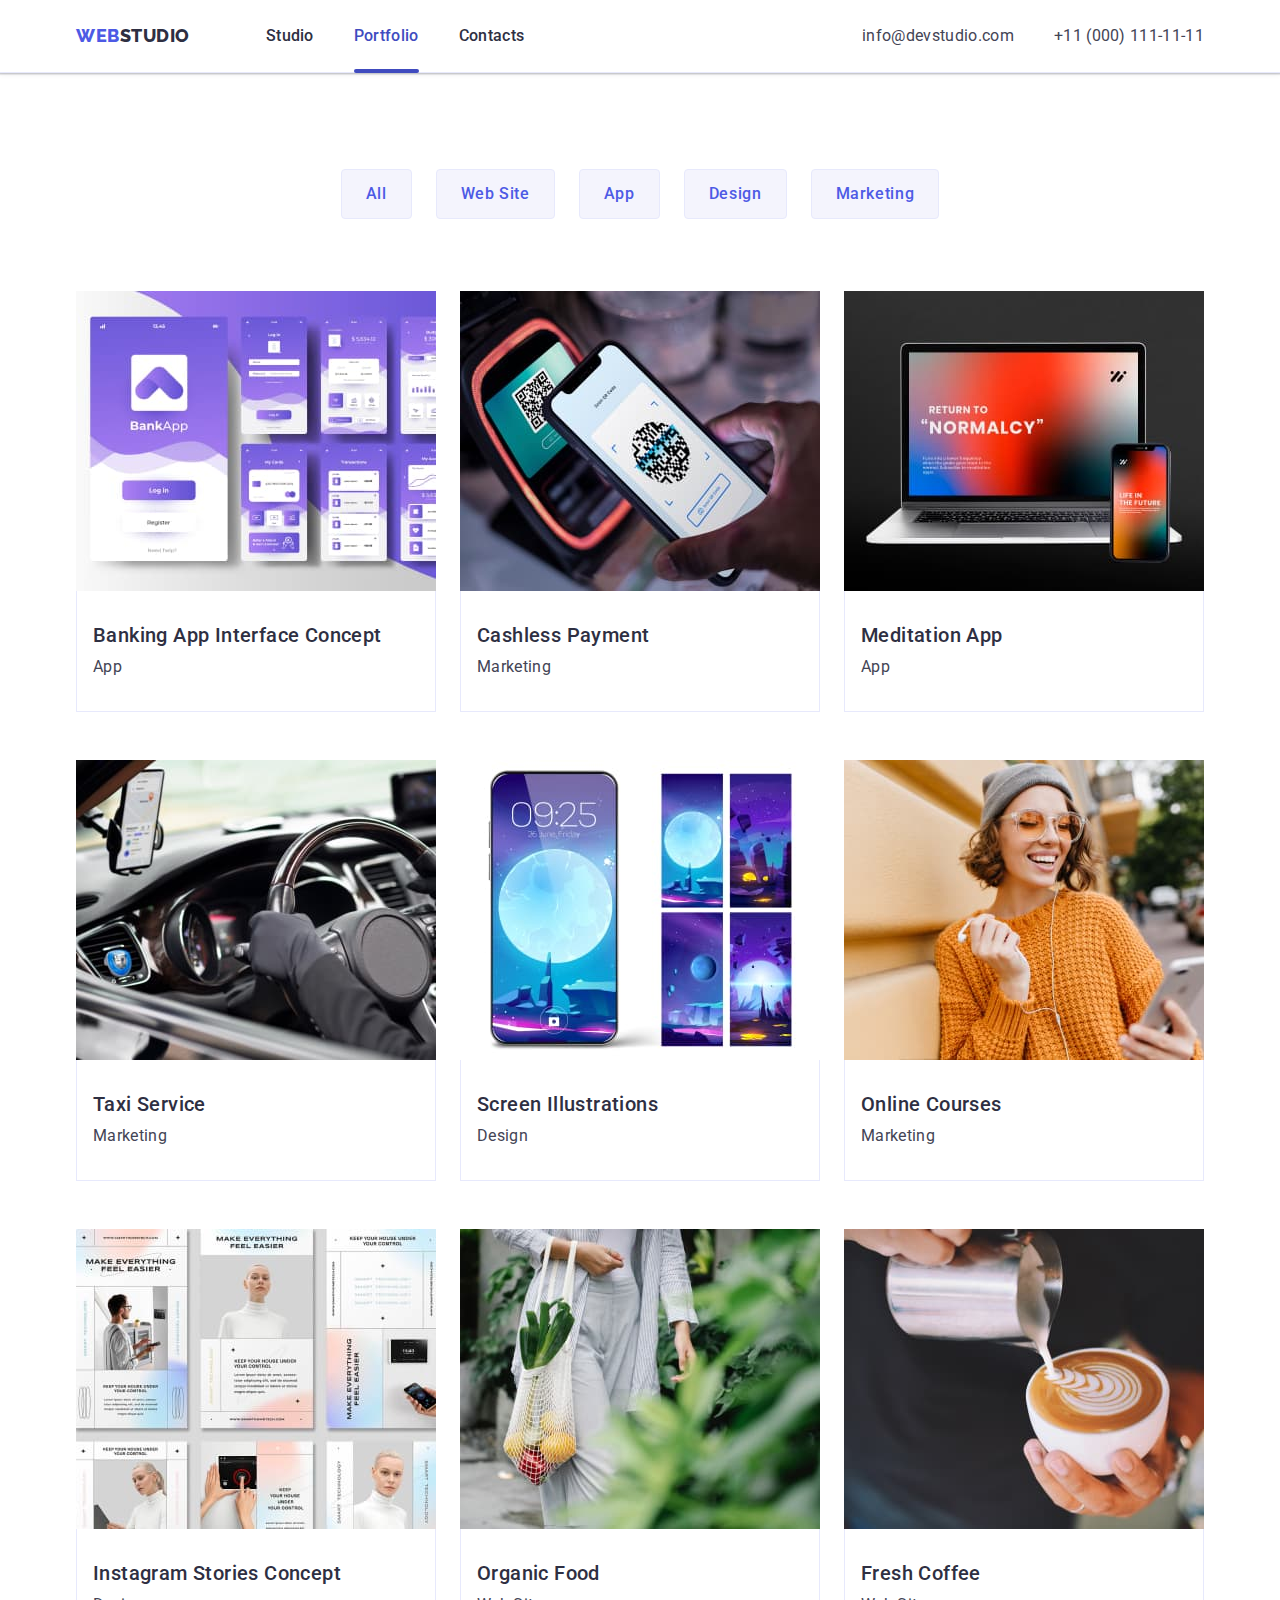
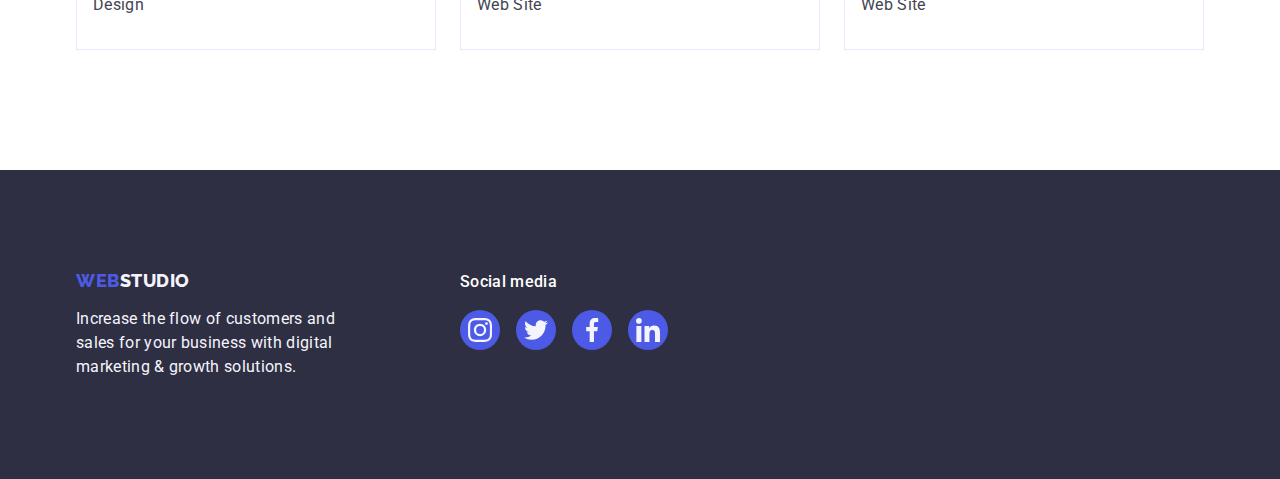
==== portfolio.html @ 21d3b71f "Initial commit" ====
<!DOCTYPE html>
<html lang="en">
  <head>
    <meta charset="UTF-8" />
    <meta name="viewport" content="width=device-width, initial-scale=1.0" />
    <title>Portfolio</title>
    <!-- Fonts -->
    <link rel="preconnect" href="https://fonts.googleapis.com" />
    <link rel="preconnect" href="https://fonts.gstatic.com" crossorigin />
    <link
      href="https://fonts.googleapis.com/css2?family=Raleway:wght@700;800&family=Roboto:wght@400;500;700&display=swap"
      rel="stylesheet"
    />
    <!-- Normalize -->
    <link
      rel="stylesheet"
      href="https://cdn.jsdelivr.net/npm/modern-normalize@2.0.0/modern-normalize.min.css"
    />
    <!-- custom styles -->
    <link rel="stylesheet" href="./css/styles.css" />
  </head>

  <body class="page">
    <!-- header block -->
    <header class="header">
      <div class="header-container container">
        <nav class="header-nav">
          <a class="header-logo link" href="./index.html"
            >Web<span class="header-logo-text">Studio</span></a
          >
          <ul class="header-list list">
            <li class="header-item">
              <a class="header-link-active link" href="./index.html">Studio</a>
            </li>
            <li class="header-item">
              <a class="header-link-active line link" href="./portfolio.html"
                >Portfolio</a
              >
            </li>
            <li class="header-item">
              <a class="header-link-active link" href="">Contacts</a>
            </li>
          </ul>
        </nav>
        <address class="address">
          <ul class="address-list list">
            <li class="address-item">
              <a class="address-contact link" href="mailto:info@devstudio.com"
                >info@devstudio.com</a
              >
            </li>
            <li class="address-item">
              <a class="address-contact link" href="tel:+110001111111"
                >+11 (000) 111-11-11</a
              >
            </li>
          </ul>
        </address>
      </div>
    </header>

    <!-- main block -->
    <main class="main">
      <!-- Секція -->
      <section class="filter">
        <div class="container">
          <h1 class="visually-hidden">picture filter</h1>
          <ul class="list-filter list">
            <li class="item-filter">
              <button class="button-filter" type="button">All</button>
            </li>
            <li class="item-filter">
              <button class="button-filter" type="button">Web Site</button>
            </li>
            <li class="item-filter">
              <button class="button-filter" type="button">App</button>
            </li>
            <li class="item-filter">
              <button class="button-filter" type="button">Design</button>
            </li>
            <li class="item-filter">
              <button class="button-filter" type="button">Marketing</button>
            </li>
          </ul>
          <ul class="img list">
            <li class="item-img">
              <a class="link-img link" href="">
                <div class="picture-wrapper">
                  <img
                    class="picture-img"
                    src="./images/portfolio/banking.jpg"
                    alt="Banking Application"
                    width="360"
                    height="300"
                  />
                  <p class="overlay">
                    14 Stylish and User-Friendly App Design Concepts · Task
                    Manager App · Calorie Tracker App · Exotic Fruit Ecommerce
                    App · Cloud Storage App
                  </p>
                </div>
                <div class="desc">
                  <h2 class="title-img">Banking App Interface Concept</h2>
                  <p class="text-img">App</p>
                </div>
              </a>
            </li>

            <li class="item-img">
              <a class="link-img link" href="">
                <div class="picture-wrapper">
                  <img
                    class="picture-img"
                    src="./images/portfolio/cashlesspayment.jpg"
                    alt="Cashless Payment"
                    width="360"
                    height="300"
                  />
                  <p class="overlay">
                    14 Stylish and User-Friendly App Design Concepts · Task
                    Manager App · Calorie Tracker App · Exotic Fruit Ecommerce
                    App · Cloud Storage App
                  </p>
                </div>
                <div class="desc">
                  <h2 class="title-img">Cashless Payment</h2>
                  <p class="text-img">Marketing</p>
                </div>
              </a>
            </li>
            <li class="item-img">
              <a class="link-img link" href="">
                <div class="picture-wrapper">
                  <img
                    class="picture-img"
                    src="./images/portfolio/mtditation.jpg"
                    alt="Application for meditation"
                    width="360"
                    height="300"
                  />
                  <p class="overlay">
                    14 Stylish and User-Friendly App Design Concepts · Task
                    Manager App · Calorie Tracker App · Exotic Fruit Ecommerce
                    App · Cloud Storage App
                  </p>
                </div>
                <div class="desc">
                  <h2 class="title-img">Meditation App</h2>
                  <p class="text-img">App</p>
                </div>
              </a>
            </li>
            <li class="item-img">
              <a class="link-img link" href="">
                <div class="picture-wrapper">
                  <img
                    class="picture-img"
                    src="./images/portfolio/taxi.jpg"
                    alt="taxi"
                    width="360"
                    height="300"
                  />
                  <p class="overlay">
                    14 Stylish and User-Friendly App Design Concepts · Task
                    Manager App · Calorie Tracker App · Exotic Fruit Ecommerce
                    App · Cloud Storage App
                  </p>
                </div>
                <div class="desc">
                  <h2 class="title-img">Taxi Service</h2>
                  <p class="text-img">Marketing</p>
                </div>
              </a>
            </li>
            <li class="item-img">
              <a class="link-img link" href="">
                <div class="picture-wrapper">
                  <img
                    class="picture-img"
                    src="./images/portfolio/screen.jpg"
                    alt="smartphone"
                    width="360"
                    height="300"
                  />
                  <p class="overlay">
                    14 Stylish and User-Friendly App Design Concepts · Task
                    Manager App · Calorie Tracker App · Exotic Fruit Ecommerce
                    App · Cloud Storage App
                  </p>
                </div>
                <div class="desc">
                  <h2 class="title-img">Screen Illustrations</h2>
                  <p class="text-img">Design</p>
                </div>
              </a>
            </li>
            <li class="item-img">
              <a class="link-img link" href="">
                <div class="picture-wrapper">
                  <img
                    class="picture-img"
                    src="./images/portfolio/online.jpg"
                    alt="girl with headphones"
                    width="360"
                    height="300"
                  />
                  <p class="overlay">
                    14 Stylish and User-Friendly App Design Concepts · Task
                    Manager App · Calorie Tracker App · Exotic Fruit Ecommerce
                    App · Cloud Storage App
                  </p>
                </div>
                <div class="desc">
                  <h2 class="title-img">Online Courses</h2>
                  <p class="text-img">Marketing</p>
                </div>
              </a>
            </li>
            <li class="item-img">
              <a class="link-img link" href="">
                <div class="picture-wrapper">
                  <img
                    class="picture-img"
                    src="./images/portfolio/instagram.jpg"
                    alt="image of a home control application"
                    width="360"
                    height="300"
                  />
                  <p class="overlay">
                    14 Stylish and User-Friendly App Design Concepts · Task
                    Manager App · Calorie Tracker App · Exotic Fruit Ecommerce
                    App · Cloud Storage App
                  </p>
                </div>
                <div class="desc">
                  <h2 class="title-img">Instagram Stories Concept</h2>
                  <p class="text-img">Design</p>
                </div>
              </a>
            </li>
            <li class="item-img">
              <a class="link-img link" href="">
                <div class="picture-wrapper">
                  <img
                    class="picture-img"
                    src="./images/portfolio/organic.jpg"
                    alt="woman with fruit"
                    width="360"
                    height="300"
                  />
                  <p class="overlay">
                    14 Stylish and User-Friendly App Design Concepts · Task
                    Manager App · Calorie Tracker App · Exotic Fruit Ecommerce
                    App · Cloud Storage App
                  </p>
                </div>
                <div class="desc">
                  <h2 class="title-img">Organic Food</h2>
                  <p class="text-img">Web Site</p>
                </div>
              </a>
            </li>
            <li class="item-img">
              <a class="link-img link" href="">
                <div class="picture-wrapper">
                  <img
                    class="picture-img"
                    src="./images/portfolio/cofee.jpg"
                    alt="Cup of coffee"
                    width="360"
                    height="300"
                  />
                  <p class="overlay">
                    14 Stylish and User-Friendly App Design Concepts · Task
                    Manager App · Calorie Tracker App · Exotic Fruit Ecommerce
                    App · Cloud Storage App
                  </p>
                </div>
                <div class="desc">
                  <h2 class="title-img">Fresh Coffee</h2>
                  <p class="text-img">Web Site</p>
                </div>
              </a>
            </li>
          </ul>
        </div>
      </section>
    </main>

    <!-- footer block -->
    <footer class="footer">
      <div class="container logo-media">
        <div class="footer-logo-text">
          <a class="logo-footer link" href="./index.html"
            >Web<span class="logo-footer-text">Studio</span>
          </a>
          <p class="clogan-footer">
            Increase the flow of customers and sales for your business with
            digital marketing & growth solutions.
          </p>
        </div>
        <div class="footer-media">
          <p class="media">Social media</p>
          <ul class="list-media list">
            <li class="item-media">
              <a href="" class="footer-link-icon" aria-label="logo instagram">
                <svg class="item-media-icon" width="24" height="24">
                  <use href="./images/icons.svg#instagram"></use>
                </svg>
              </a>
            </li>
            <li class="item-media">
              <a href="" class="footer-link-icon" aria-label="logo twitter">
                <svg class="item-media-icon" width="24" height="24">
                  <use href="./images/icons.svg#twitter"></use>
                </svg>
              </a>
            </li>
            <li class="item-media">
              <a href="" class="footer-link-icon" aria-label="logo facebook">
                <svg class="item-media-icon" width="24" height="24">
                  <use href="./images/icons.svg#facebook"></use>
                </svg>
              </a>
            </li>
            <li class="item-media">
              <a href="" class="footer-link-icon" aria-label="logo linkedin">
                <svg class="item-media-icon" width="24" height="24">
                  <use href="./images/icons.svg#linkedin"></use>
                </svg>
              </a>
            </li>
          </ul>
        </div>
      </div>
    </footer>
  </body>
</html>
---- css/styles.css ----
/* змінні */
:root {
    --primary-white-color:  #FFFFFF;
    --secondary-white-color: #F4F4FD;
    --primary-text-color: #434455;
    --secondary-bgc: #F4F4FD;
    --primary-accent-color: #4D5AE5;
    --hover-color: #404BBF;
    --secondary-black-color: #2E2F42;
    --svg-gray-color: #8E8F99;
    
    --primary-font: "Roboto", sans-serif;
    --secondary-font: 'Raleway', sans-serif;
}

/* common styles */
body {
    background-color: var(--primary-white-color);
    color: var(--primary-text-color);
    font-family: var(--primary-font);
}
/* Reset */
h1, h2, h3, h4, h5, h6, p {
    margin: 0;
}
ol, ul {
    margin: 0;
    padding: 0;
}
img {
    display: block;
    max-width: 100%;
    height: auto;
}

.visually-hidden {
    position: absolute;
    width: 1px;
    height: 1px;
    margin: -1px;
    border: 0;
    padding: 0;
    
    white-space: nowrap;
    clip-path: inset(100%);
    clip: rect(0 0 0 0);
    overflow: hidden;
  }

.link,
.header-link,
.header-link-active
   { text-decoration: none;
}

.list {
    list-style-type: none;
}

/* Header class */
.header {
    border-bottom: 1px solid #E7E9FC;
    box-shadow: 0px 1px 6px 0px rgba(46, 47, 66, 0.08), 0px 1px 1px 0px rgba(46, 47, 66, 0.16), 0px 2px 1px 0px rgba(46, 47, 66, 0.08);
}
.header-container {
    display: flex;
    align-items: center;
    justify-content: space-between;
    

}
.header-nav {
    display: flex;
    align-items: center;    
}
.header-logo {
    color: var(--primary-accent-color);
    font-family: var(--secondary-font);
font-weight: 800;
font-size: 18px;
line-height: 1.17;
letter-spacing: 0.03em;
text-transform: uppercase;
margin-right: 76px;
}
.header-logo-text {
    color: var(--secondary-black-color)
}
.header-list {
   font-weight: 500;
   font-size: 16px;
line-height: 1.5;
letter-spacing: 0.02em;

display: flex;
align-items: center;
gap: 40px;
}
.header-item {
   
}
.header-link {
    color: var(--secondary-black-color);
    
}
.header-link:hover, :focus, :active {
    color: var(--hover-color);
}
.header-link-active {
    color: var(--secondary-black-color);
    display: block;
    padding: 24px 0;
    position: relative;

    transition: color 250ms cubic-bezier(0.4, 0, 0.2, 1);
}
.header-link-active:hover, .header-link-active:focus {
    color: var(--hover-color);
}

.header-link-active.line::after {
    content: '';
position: absolute;
bottom: 0;
left: 0;
bottom: -1px;

    display: block;
    width: 100%;
    height: 4px;
    background-color: var(--hover-color);
    border-radius: 2px;
   }
.header-link-active.line {
    color: var(--hover-color);
}
.address {   
font-style: normal;
font-size: 16px;
line-height: 1.5;
letter-spacing: 0.02em;
}
.address-list {
    display: flex;
align-items: center;
gap: 40px;
}
.address-item {
}
.address-contact {
    color: var(--primary-text-color);

    transition: color 250ms cubic-bezier(0.4, 0, 0.2, 1);
}
.address-contact:hover, .address-contact:focus {
    color: var(--hover-color);
}

.container {
    width: 1158px;
    margin-left: auto;
    margin-right: auto;
    padding-right: 15px;
    padding-left: 15px;

    /* outline: 2px solid red;
    outline-offset: -2px; */
}
section {
/* padding-top: 60px;
padding-bottom: 60px; */
}

/* Hero section class index */
.hero {
    background-color: var(--secondary-black-color);
    color: var(--primary-white-color);
    padding-top: 188px;
    padding-right: 0;
    padding-bottom: 188px;
    padding-left: 0;

    background-image: linear-gradient(rgba(46, 47, 66, 0.70), rgba(46, 47, 66, 0.70)),
       url(../images/hero-section/people-office.jpg);

    background-repeat: no-repeat;
    background-position: center;
    background-size: cover;
    max-width: 1440px;
    margin: 0 auto;
    
    }
.hero-title {   
font-weight: 700;
font-size: 56px;
line-height: 1.07;
text-align: center;
letter-spacing: 0.02em;

max-width: 496px;
margin: 0 auto;
}
.hero-button {
    background-color: var(--primary-accent-color);
    color: var(--primary-white-color);
    cursor: pointer;
    font-weight: 500;
font-size: 16px;
line-height: 1.5;
letter-spacing: 0.04em;

display: block;
height: 56px;
min-width: 169px;
padding: 16px 32px 16px 32px;
margin: 48px auto 0 auto;
border: none;
border-radius: 4px;

transition: background-color 250ms cubic-bezier(0.4, 0, 0.2, 1);
}
.hero-button:hover, .hero-button:focus {
    background-color: var(--hover-color);
    color: var(--primary-white-color);
}

/* features section class index */
.features {
    /* margin-right: 156px;
    margin-left: 156px; */
    padding-top: 120px;
    padding-right: 0;
    padding-left: 0;
    padding-bottom: 120px;
    /* background-color: lightgreen; */
   }
.features-list {
    display: flex;
    align-items: center;
    gap: 24px;
}
.features-item {
    width: calc((100% - 72px) / 4);
}
.features-item-icon {
   
  
}
.features-icon-style {
    background-color: var(--secondary-white-color);
    border-radius: 4px;
    width: 264px;
height: 112px;
flex-shrink: 0;
margin-bottom: 8px;

display: flex;
justify-content: center;
align-items: center;

}
.features-title {
    color:  var(--secondary-black-color);
    font-weight: 500;
    font-size: 20px;
    line-height: 1.2;
    letter-spacing: 0.02em;
    margin-bottom: 8px;
    }
.features-text {
     font-size: 16px;
line-height: 1.5;
letter-spacing: 0.02em;
}

/* what we are doing section class index */
.doing {
       padding-bottom: 120px;
    /* background-color: lightpink; */
}
.title-doing {
    color:  var(--secondary-black-color);
    font-weight: 700;
font-size: 36px;
line-height: 1.11;
text-align: center;
letter-spacing: 0.02em;
text-transform: capitalize;
margin-bottom: 72px;
   }
.list-doing {
    display: flex;
    align-items: center;
    gap: 24px;
    
}
.item-doing {
    width: calc((100% - 48px) / 3);
}

.img-doing {
    
}

/* team section class index */
.team {
    background-color: var(--secondary-bgc);
    /* padding-top: 120px; */
    padding: 120px 0;
    }
.title-team {
    color: var(--secondary-black-color);
    font-weight: 700;
    font-size: 36px;
    line-height: 1.11;
    text-align: center;
    letter-spacing: 0.02em;
    text-transform: capitalize;
    margin-bottom: 72px;
}
.list-team {
display: flex;
align-items: center;
gap: 24px;
   }
.item-team {
    background-color: var(--primary-white-color);
    width: calc((100% - 72px)/4);
    border-radius: 0px 0px 4px 4px;
    box-shadow: 0px 2px 1px 0px rgba(46, 47, 66, 0.08), 0px 1px 1px 0px rgba(46, 47, 66, 0.16), 0px 1px 6px 0px rgba(46, 47, 66, 0.08);
}

.img-team {
  
}
.icon-team {
    /* display: flex;
    align-items: center;
    justify-content: center; */
   /* background-color: var(--primary-accent-color); */
   /* border-radius: 50%; */
   width: 40px;
   height: 40px;

   
}
.link-item-team {
    width: 100%;
    height: 100%;
    background-color: var(--primary-accent-color);
    border-radius: 50%;

    display: flex;
    align-items: center;
    justify-content: center;

    transition: background-color 250ms cubic-bezier(0.4, 0, 0.2, 1);
}
.link-item-team:hover, .link-item-team:focus {
    background-color: var(--hover-color);
}

.list-link-team {
    list-style-type: none;
    display: flex;
    align-items: center;
    justify-content: center;
    gap: 24px;
    /* margin-bottom: 32px; */
    margin-top: 8px;
}
.position-team-icon {
   fill: #f4f4fd;
}
.subtitle {
    padding-top: 32px;
    padding-right: 0;
    padding-bottom: 32px;
    padding-left: 0;
}
.name-team {
    color:  var(--secondary-black-color);
    font-weight: 500;
    font-size: 20px;
    line-height: 1.2;
    text-align: center;
    letter-spacing: 0.02em;
    margin-bottom: 8px;
}
.position-team {
     font-size: 16px;
line-height: 1.5;
text-align: center;
letter-spacing: 0.02em;
}

/* Секція кнопок class portfolio */
.filter {
    padding-top: 96px;
    padding-bottom: 120px;
}
.list-filter {
    display: flex;
    gap: 24px;
    justify-content: center;
    margin-bottom: 72px;
     }
.item-filter {
   
}
.button-filter {
    color: var(--primary-accent-color);
    background-color: var(--secondary-white-color);
    cursor: pointer;
    font-weight: 500;
   line-height: 1.5;
    text-align: center;
    letter-spacing: 0.04em;

    border-radius: 4px;
    border: 1px solid #E7E9FC;
    padding: 12px 24px;

    transition: color 250ms cubic-bezier(0.4, 0, 0.2, 1), background-color 250ms cubic-bezier(0.4, 0, 0.2, 1), border-color 250ms cubic-bezier(0.4, 0, 0.2, 1), box-shadow 250ms cubic-bezier(0.4, 0, 0.2, 1); 
}
.button-filter:hover, .button-filter:focus, .button-filter:active  {
    color: var(--primary-white-color);
    background-color: var(--hover-color);
    box-shadow: 0px 2px 2px 0px rgba(0, 0, 0, 0.12), 0px 2px 1px 0px rgba(0, 0, 0, 0.08), 0px 3px 1px 0px rgba(0, 0, 0, 0.10);
    border: 1px solid transparent;
}

/* секція картинок class portfolio */
.img {
    display: flex;
    flex-wrap: wrap;
    row-gap: 48px;
    column-gap: 24px;
}
.item-img {
    position: relative;

    overflow: hidden;
}
.link-img {
    display: block;
    position: relative;

    overflow: hidden;
    transition: box-shadow 250ms cubic-bezier(0.4, 0, 0.2, 1);
}
.link-img:hover, .link-img:focus {
    box-shadow: 0px 1px 6px rgba(46, 47, 66, 0.08), 0px 1px 1px rgba(46, 47, 66, 0.16), 0px 2px 1px rgba(46, 47, 66, 0.08);
}

.link-img:hover .overlay,
.link-img:focus .overlay
{
    transform: translateY(0%);
}

.picture-img {
   
 
}
.title-img {
    color:  var(--secondary-black-color);
    font-weight: 500;
font-size: 20px;
line-height: 1.2;
letter-spacing: 0.02em;
margin-bottom: 8px;
   
}
.text-img {
    color: var(--primary-text-color);
    font-size: 16px;
line-height: 1.5;
letter-spacing: 0.02em;
}
/* overlay text */
.picture-wrapper {
    position: relative;
    overflow: hidden;
}
.overlay {
position: absolute;
top: 0;
left: 0;

width: 100%;
height: 100%;


background-color: var(--primary-accent-color);
color: var(--secondary-white-color);

padding: 40px 32px;
    line-height: 1.5;
    letter-spacing: 0.32px;

    overflow: auto;

transform: translateY(100%);
 transition: transform 250ms cubic-bezier(0.4, 0, 0.2, 1);

   }
.item-img:hover .overlay {
    transform: translateY(0);
}

.desc {
    padding: 32px 16px;
    border: 1px solid #e7e9fc;
    border-top: none;
}
/* Customers class */
.customers {
padding: 120px 0;
}
.customers-title {
    color: var(--secondary-black-color);
    font-weight: 700;
    font-size: 36px;
    line-height: 1.11;
    text-align: center;
    letter-spacing: 0.72px;
    text-transform: capitalize;
    margin-bottom: 72px;
}
.list-customers {
    display: flex;
    gap: 24px;
    justify-content: center;
    
}
.item-customers {

}
.item-customers-icon {
fill: currentColor;
}
.customers-link {
    display: flex;
    width: 168px;
    height: 88px;
    justify-content: center;
    align-items: center;

    border: 1px solid var(--svg-gray-color);
    border-radius: 4px;

    color: var(--svg-gray-color);

    transition: border-color 250ms cubic-bezier(0.4, 0, 0.2, 1),
    color 250ms cubic-bezier(0.4, 0, 0.2, 1)
}

.customers-link:hover, .customers-link:focus {
    border-color: #404bbf;
    border-radius: 4px;
    color: #404bbf;
    border: 1px solid #404bbf;
}

.customers-link:hover .item-customers-icon {
fill: var(--hover-color);
}
.customers-link:focus .item-customers-icon {
    fill: var(--hover-color);
    }

/* footer class */
.footer {
    background-color: var(--secondary-black-color);
    padding-top: 100px;
    padding-bottom: 100px;
    }
.logo-footer {
        color: var(--primary-accent-color);
    font-family: var(--secondary-font);
font-weight: 800;
font-size: 18px;
line-height: 1.17;
letter-spacing: 0.03em;
text-transform: uppercase;

display: inline-block;
margin-bottom: 16px;
}

.logo-footer-text {
    color: var(--secondary-white-color);
}

.clogan-footer {
    color: var(--secondary-white-color);
    font-size: 16px;
line-height: 1.5;
letter-spacing: 0.02em;
max-width: 264px;
}
.footer-logo-text {
    margin-right: 120px;
}
.media {
color: var(--primary-white-color);
font-size: 16px;
font-weight: 500;
line-height: 1.5;
letter-spacing: 0.32px;
margin-bottom: 16px;
}
.list-media {
    display: flex;
   gap: 16px;

}
.item-media {    
    width: 40px;
    height: 40px;
    
}
.footer-link-icon {
    width: 100%;
    height: 100%;
    background-color: var(--primary-accent-color);
    border-radius: 50%;
    display: flex;
    align-items: center;
    justify-content: center;
    
    transition: background-color 250ms cubic-bezier(0.4, 0, 0.2, 1);
}
.footer-link-icon:hover, .footer-link-icon:focus {
    background-color: #31D0AA;
}

.item-media-icon {
fill: #f4f4fd;
}
.logo-media {
    display: flex;
    align-items: baseline;
}

.footer-media {
   
}

/* modal window */
.backdrop {
    position: fixed;
    top: 0;
    left: 0;

    width: 100%;
    height: 100%;
    background-color:rgba(46, 47, 66, 0.4);
    z-index: 100;

    transition: opacity 250ms cubic-bezier(0.4, 0, 0.2, 1), visibility 250ms cubic-bezier(0.4, 0, 0.2, 1);
}
.backdrop.is-hidden {
opacity: 0;
pointer-events: none;
visibility: hidden;
pointer-events: none;
}
.modal {
    position: absolute;
    top: 50%;
    left: 50%;
transform: translateX(-50%) translateY(-50%);

    width: 408px;
    min-height: 584px;
    background-color: #FCFCFC;
    border-radius: 4px;
    box-shadow: 0px 2px 1px 0px rgba(0, 0, 0, 0.20), 0px 1px 3px 0px rgba(0, 0, 0, 0.12), 0px 1px 1px 0px rgba(0, 0, 0, 0.14);
    transition: transform 250ms cubic-bezier(0.4, 0, 0.2, 1);
    }
    
.modal-icon {
    /* fill: #2E2F42; */
 transition: fill 250ms cubic-bezier(0.4, 0, 0.2, 1);
     }

.modal-icon:hover, .modal-icon:focus {
        fill: #ffffff;
     }

.modal-btn {
    position: absolute;
    top: 24px;
    right: 24px;
    background-color: transparent;
    width: 24px;
    height: 24px;
    border: none;
    padding: 0;
    background-color: #E7E9FC;
    border: 1px solid rgba(0, 0, 0, 0.1);
    border-radius: 50%;
    cursor: pointer;

    transition: background-color 250ms cubic-bezier(0.4, 0, 0.2, 1), border 250ms cubic-bezier(0.4, 0, 0.2, 1); 

    display: flex;
    align-items: center;
    justify-content: center;
}
.modal-btn:hover, .modal-btn:focus {
    background-color: #404bbf;
    border: none;
  fill: #ffffff;
    }

/* .modal-btn:hover {
        fill: #ffffff;
}
.modal-icon  */
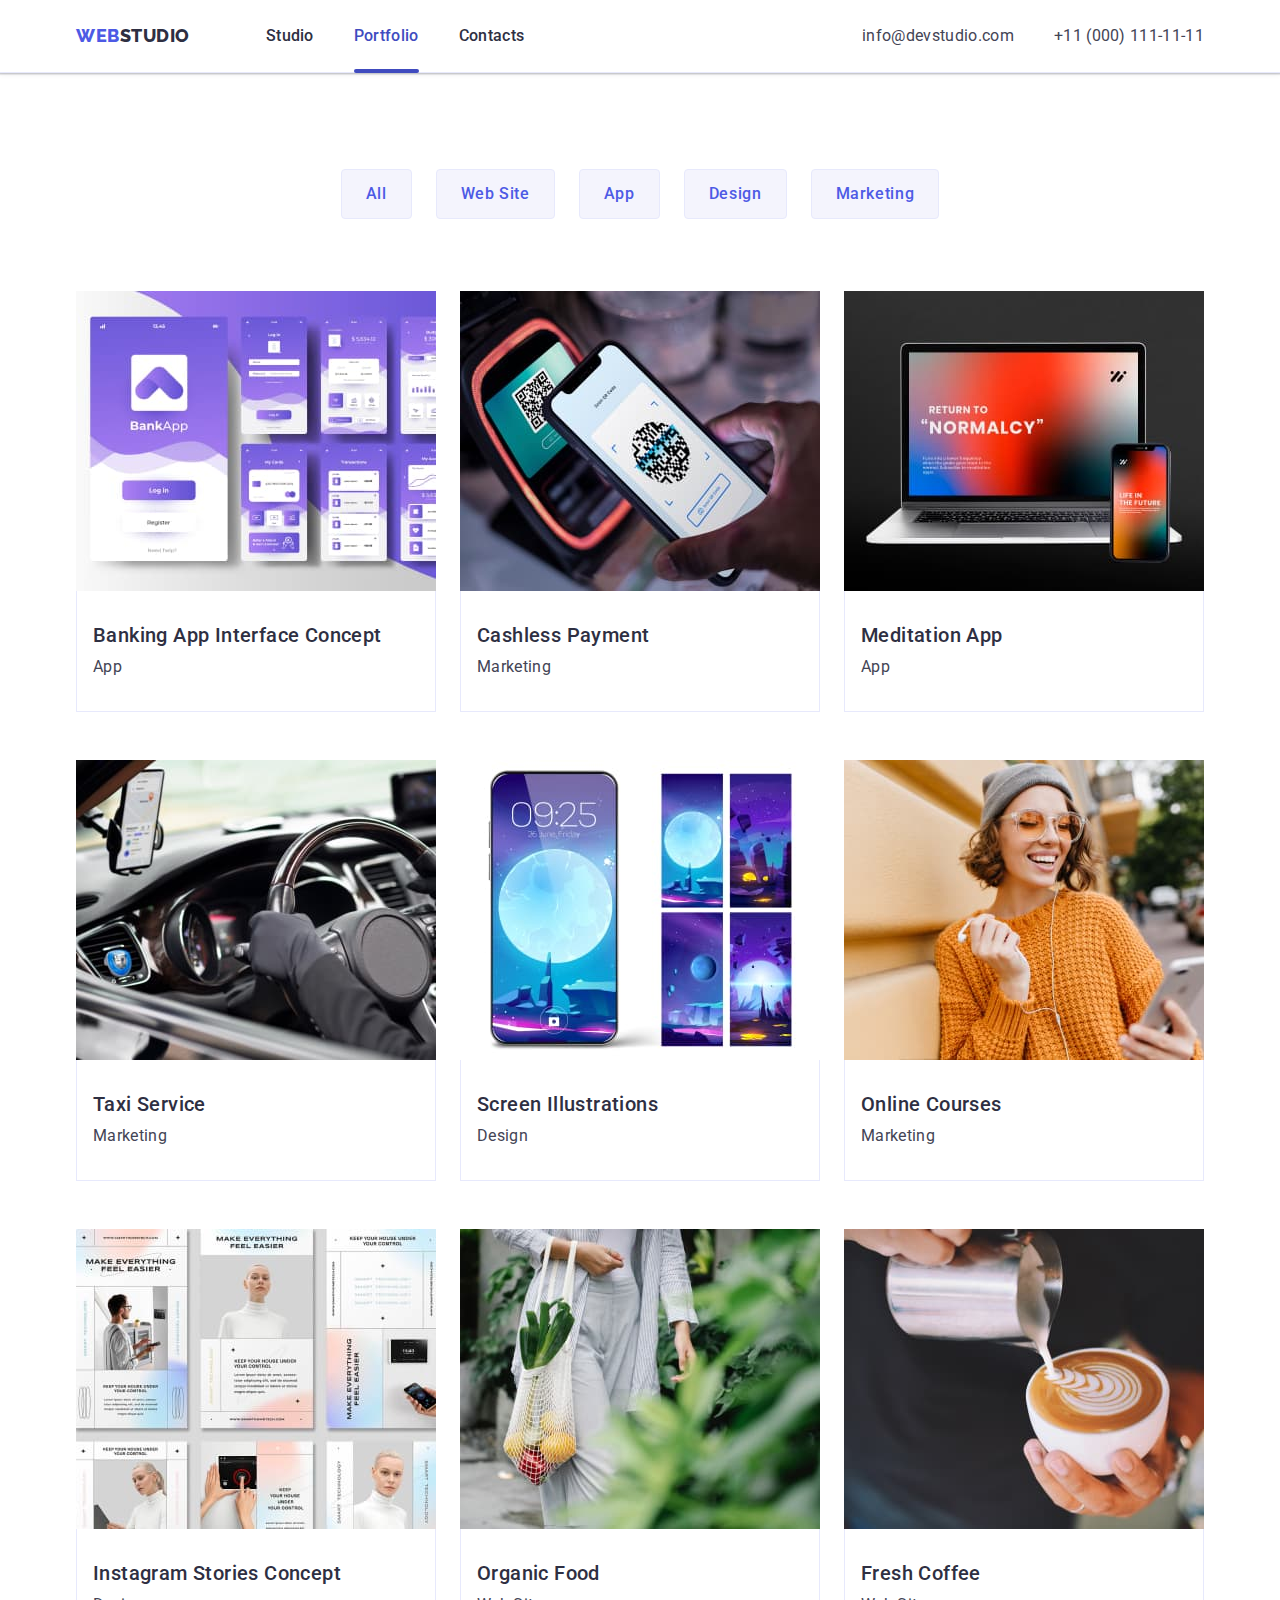
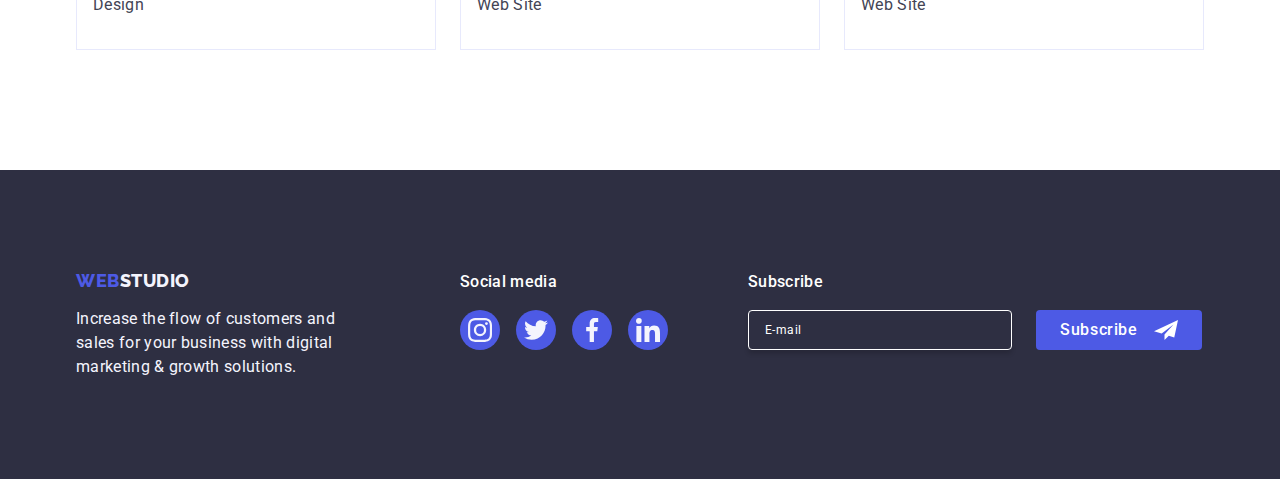
==== commit 124b7c7f: "Update portfolio.html" ====
--- a/portfolio.html
+++ b/portfolio.html
@@ -299,6 +299,7 @@
             digital marketing & growth solutions.
           </p>
         </div>
+
         <div class="footer-media">
           <p class="media">Social media</p>
           <ul class="list-media list">
@@ -332,6 +333,23 @@
             </li>
           </ul>
         </div>
+
+        <div class="footer-bottom">
+          <p class="footer-bottom-text">Subscribe</p>
+
+          <form class="Subscribe-form" name="Subscribe_form">
+            <label class="Subscribe-form-label">
+              <input class="Subscribe-form-input" type="email" placeholder="E-mail"
+              name="Subscribe_form-email" /></label
+            >
+            <button class="Subscribe-form-btn" type="submit">
+              Subscribe
+              <svg class="Subscribe-form-icon" width="24" height="24">
+                <use href="./images/icons.svg#Frame"></use>
+              </svg>
+            </button>
+          </form>
+        </div>
       </div>
     </footer>
   </body>
--- a/css/styles.css
+++ b/css/styles.css
@@ -645,9 +645,63 @@
 }
 
 .footer-media {
+    margin-right: 80px;
    
 }
-
+.footer-bottom {
+
+}
+.footer-bottom-text {
+color: var(--primary-white-color);
+font-weight: 500;
+line-height: 1.5;
+letter-spacing: 0.32px;
+
+margin-bottom: 16px;
+}
+.Subscribe-form {
+    display: flex;
+    gap: 24px;
+}
+.Subscribe-form-label {
+}
+.Subscribe-form-input {
+    width: 264px;
+height: 40px;
+padding: 8px 16px;
+
+    border-radius: 4px;
+border: 1px solid var(--primary-white-color);
+box-shadow: 0px 4px 4px 0px rgba(0, 0, 0, 0.15);
+background-color: transparent;
+
+color: var(--primary-white-color);
+font-size: 12px;
+line-height: 2;
+letter-spacing: 0.48px;
+outline: transparent;
+}
+.Subscribe-form-input::placeholder {
+color: currentColor;
+}
+.Subscribe-form-btn {
+    display: flex;
+    align-items: center;
+    justify-content: center;
+    gap: 16px;
+    padding: 8px 24px;
+    
+    background-color: var(--primary-accent-color);
+    border-radius: 4px;
+    border: none;
+
+    color: var(--primary-white-color);
+font-weight: 500;
+line-height: 1.5;
+letter-spacing: 0.64px;
+}
+.Subscribe-form-icon {
+}
 /* modal window */
 .backdrop {
     position: fixed;
@@ -668,6 +722,8 @@
 pointer-events: none;
 }
 .modal {
+    /* display: flex; */
+    padding: 24px;
     position: absolute;
     top: 50%;
     left: 50%;
@@ -689,6 +745,7 @@
 .modal-icon:hover, .modal-icon:focus {
         fill: #ffffff;
      }
+
 
 .modal-btn {
     position: absolute;
@@ -699,6 +756,7 @@
     height: 24px;
     border: none;
     padding: 0;
+    
     background-color: #E7E9FC;
     border: 1px solid rgba(0, 0, 0, 0.1);
     border-radius: 50%;
@@ -709,6 +767,8 @@
     display: flex;
     align-items: center;
     justify-content: center;
+
+    /* margin-bottom: 24px; */
 }
 .modal-btn:hover, .modal-btn:focus {
     background-color: #404bbf;
@@ -716,7 +776,141 @@
   fill: #ffffff;
     }
 
-/* .modal-btn:hover {
-        fill: #ffffff;
-}
-.modal-icon  */+    .modal-caption {
+        display: block;
+        width: 360px;
+        color: var(--secondary-black-color);
+text-align: center;
+font-weight: 500;
+line-height: 1.5;
+letter-spacing: 0.32px;
+
+margin-top: 24px;
+margin-bottom: 16px;
+    }
+    .modal-form {
+
+    }
+    .modal-form-field {
+        display: block;
+        margin-bottom: 8px;
+        
+        position: relative;
+    }
+    .modal-form-label {
+        display: block;
+
+
+        margin-bottom: 4px;
+        color: var(--svg-gray-color);
+font-size: 12px;
+font-weight: 400;
+line-height: 1.17;
+letter-spacing: 0.48px;
+    }
+.modal-form-input {
+     width: 100%;
+     height: 40px;
+     padding: 22px 64px;
+        
+     font-size: 18px;
+
+    outline: transparent;
+    border-radius: 4px;
+    border: 1px solid rgba(46, 47, 66, 0.40);
+    }
+    .modal-form-input:focus {
+        border: 1px solid var(--primary-accent-color);
+    }
+
+    .modal-form-icon {
+
+fill: var(--secondary-black-color);
+
+position: absolute;
+        bottom: 8px;
+        left: 16px;
+    }
+.modal-form-input:focus + .modal-form-icon {
+    fill: var(--primary-accent-color);
+}
+
+.modal-form-comment {
+    width: 100%;
+    height: 120px;
+    padding: 8px 16px;
+    outline: transparent;
+
+    font-size: 12px;
+line-height: 1.2;
+letter-spacing: 0.48px;
+color: rgba(46, 47, 66, 0.40);
+
+resize: none;
+  
+    border-radius: 4px;
+    border: 1px solid rgba(46, 47, 66, 0.40);
+       }
+
+.modal-form-comment::placeholder {
+    color: currentColor;
+}
+.modal-form-comment:focus {
+    border: 1px solid var(--primary-accent-color);
+}
+
+/* agreement block */
+.modal-form-agreement {
+    display: flex;
+    align-items: center;
+margin-bottom: 24px;
+gap: 8px;
+}
+
+.modal-form-custom-checkbox {
+    display: flex;
+    align-items: center;
+    justify-content: center;
+    width: 16px;
+    height: 16px;
+    border-radius: 2px;
+border: 1px solid rgba(46, 47, 66, 0.40);
+
+}
+.modal-form-checkbox:checked + .modal-form-custom-checkbox {
+    border-color: var(--hover-color);
+    background-color: var(--hover-color);
+}
+.modal-form-checkbox-icon {
+    opacity: 0;
+}
+.modal-form-checkbox:checked + .modal-form-custom-checkbox > .modal-form-checkbox-icon {
+    opacity: 1;
+}
+.modal-form-desk {
+    color: #8E8F99;
+font-size: 12px;
+line-height: 1.7;
+letter-spacing: 0.48px;
+}
+.modal-form-link {
+    color: var(--primary-accent-color);
+}
+    .btn_form {
+        color: var(--primary-white-color);
+text-align: center;        
+font-weight: 500;
+line-height: 1.5;
+letter-spacing: 0.64px;
+
+
+border: none;
+border-radius: 4px;
+background: var(--primary-accent-color);
+box-shadow: 0px 4px 4px 0px rgba(0, 0, 0, 0.15);
+
+padding: 16px 32px;
+width: 169px;
+height: 56px;
+
+    }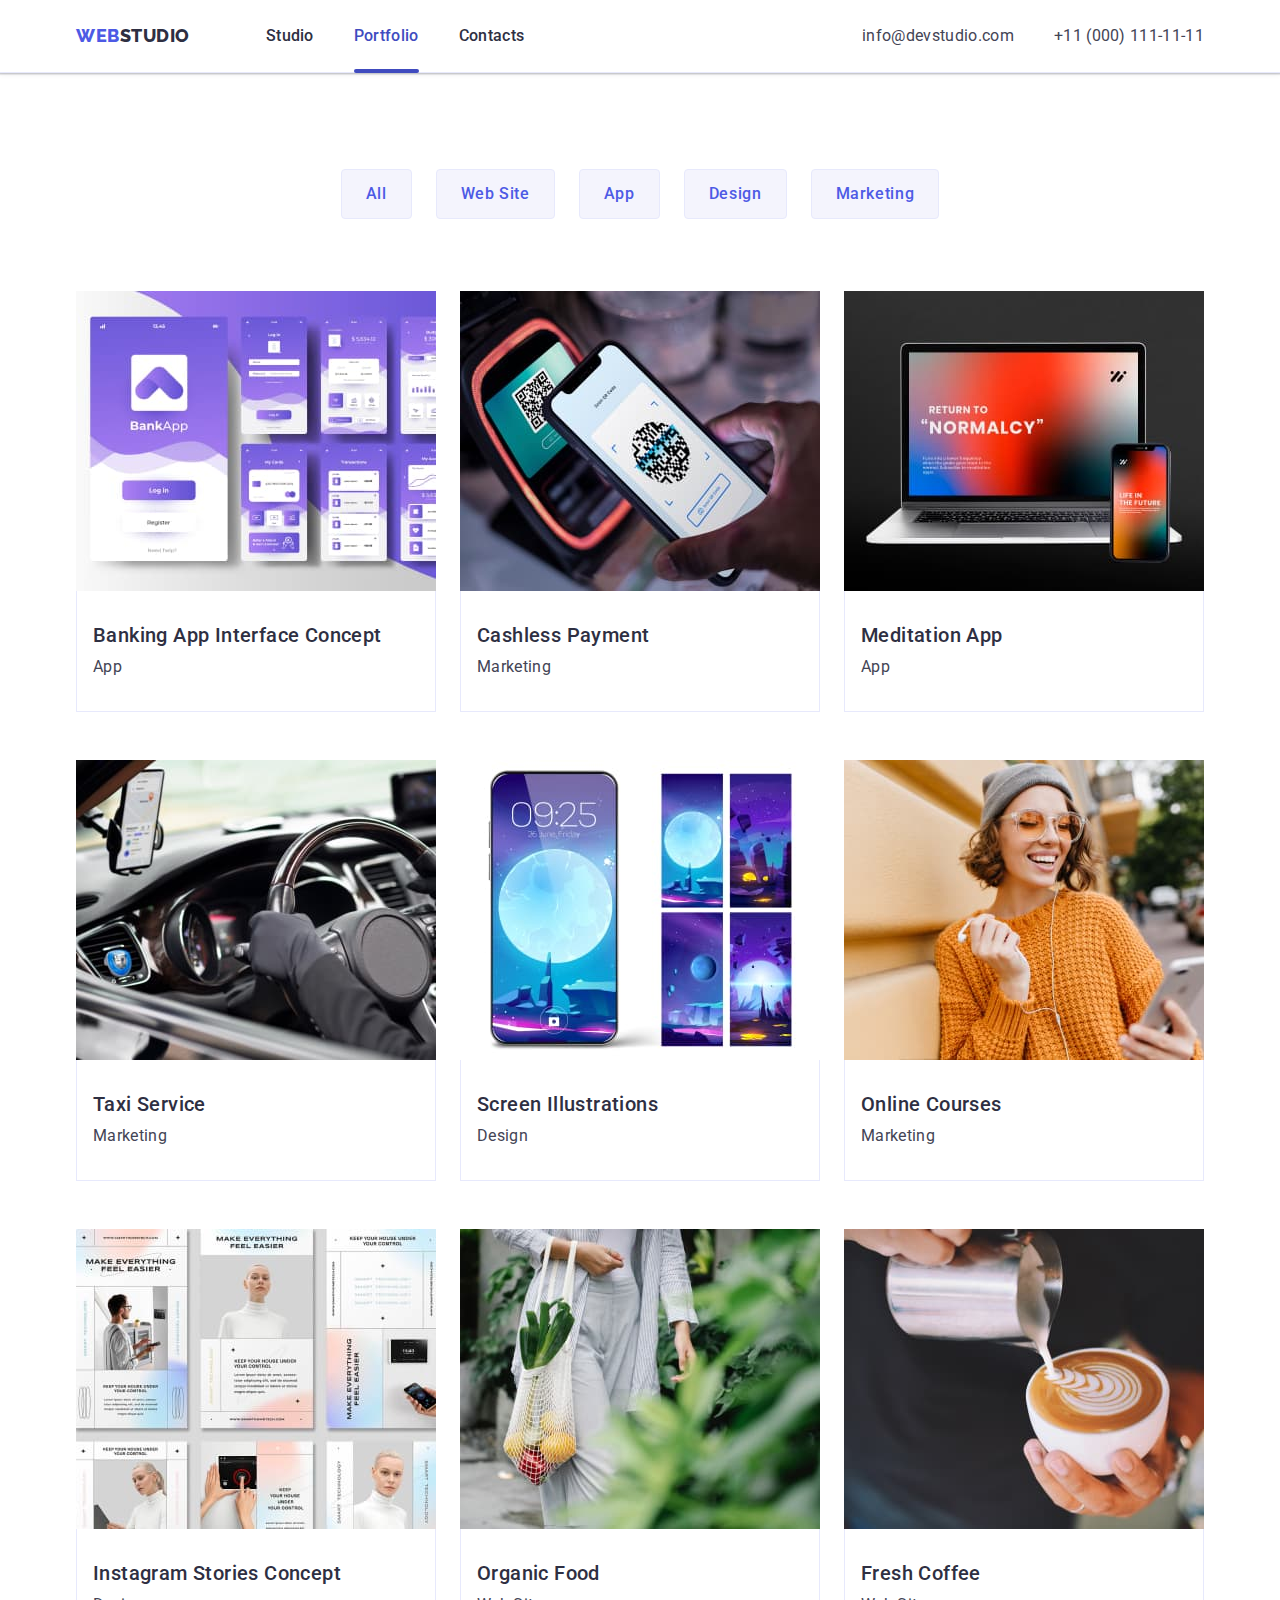
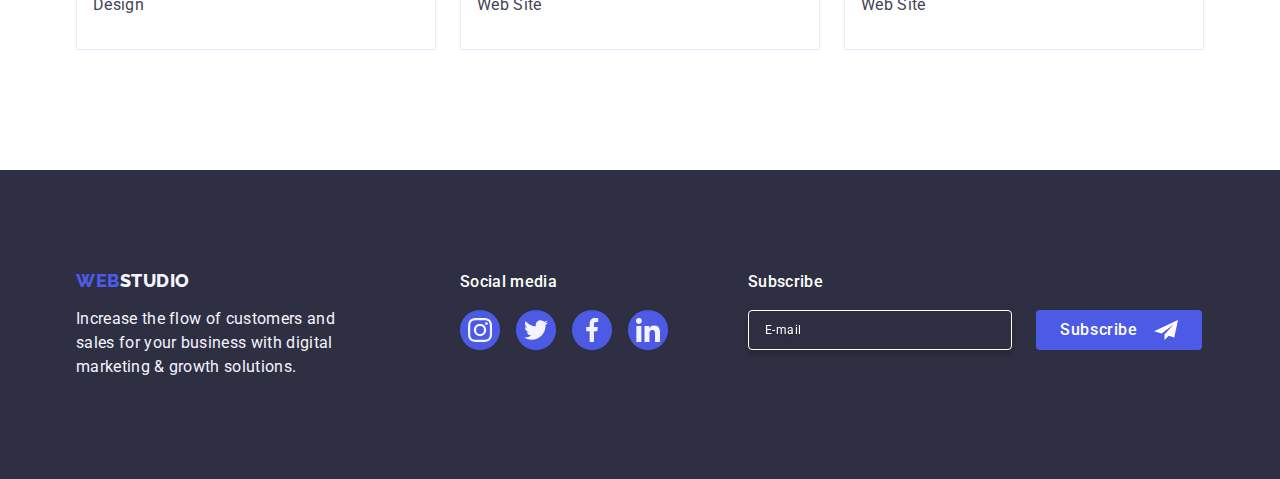
==== commit 813497fe: "Update portfolio.html" ====
--- a/portfolio.html
+++ b/portfolio.html
@@ -337,14 +337,14 @@
         <div class="footer-bottom">
           <p class="footer-bottom-text">Subscribe</p>
 
-          <form class="Subscribe-form" name="Subscribe_form">
-            <label class="Subscribe-form-label">
-              <input class="Subscribe-form-input" type="email" placeholder="E-mail"
-              name="Subscribe_form-email" /></label
+          <form class="subscribe-form" name="subscribe_form">
+            <label class="subscribe-form-label">
+              <input class="subscribe-form-input" name="subscribe-form-email" type="email" placeholder="E-mail"/>
+              </label
             >
-            <button class="Subscribe-form-btn" type="submit">
+            <button class="subscribe-form-btn" type="submit">
               Subscribe
-              <svg class="Subscribe-form-icon" width="24" height="24">
+              <svg class="subscribe-form-icon" width="24" height="24">
                 <use href="./images/icons.svg#Frame"></use>
               </svg>
             </button>
--- a/css/styles.css
+++ b/css/styles.css
@@ -633,7 +633,7 @@
     transition: background-color 250ms cubic-bezier(0.4, 0, 0.2, 1);
 }
 .footer-link-icon:hover, .footer-link-icon:focus {
-    background-color: #31D0AA;
+   
 }
 
 .item-media-icon {
@@ -659,36 +659,38 @@
 
 margin-bottom: 16px;
 }
-.Subscribe-form {
+.subscribe-form {
     display: flex;
     gap: 24px;
 }
-.Subscribe-form-label {
-}
-.Subscribe-form-input {
-    width: 264px;
+.subscribe-form-label {
+}
+.subscribe-form-input {
+     width: 264px;
 height: 40px;
 padding: 8px 16px;
 
     border-radius: 4px;
 border: 1px solid var(--primary-white-color);
 box-shadow: 0px 4px 4px 0px rgba(0, 0, 0, 0.15);
+filter: drop-shadow(0px 4px 4px rgba(0, 0, 0, 0.15));
 background-color: transparent;
 
 color: var(--primary-white-color);
 font-size: 12px;
-line-height: 2;
+line-height: 1.5;
 letter-spacing: 0.48px;
 outline: transparent;
 }
-.Subscribe-form-input::placeholder {
+.subscribe-form-input::placeholder {
 color: currentColor;
 }
-.Subscribe-form-btn {
+.subscribe-form-btn {
+    min-width: 165px;
     display: flex;
     align-items: center;
     justify-content: center;
-    gap: 16px;
+    /* gap: 16px; */
     padding: 8px 24px;
     
     background-color: var(--primary-accent-color);
@@ -699,8 +701,11 @@
 font-weight: 500;
 line-height: 1.5;
 letter-spacing: 0.64px;
-}
-.Subscribe-form-icon {
+
+cursor: pointer;
+}
+.subscribe-form-icon {
+margin-left: 16px;
 }
 /* modal window */
 .backdrop {
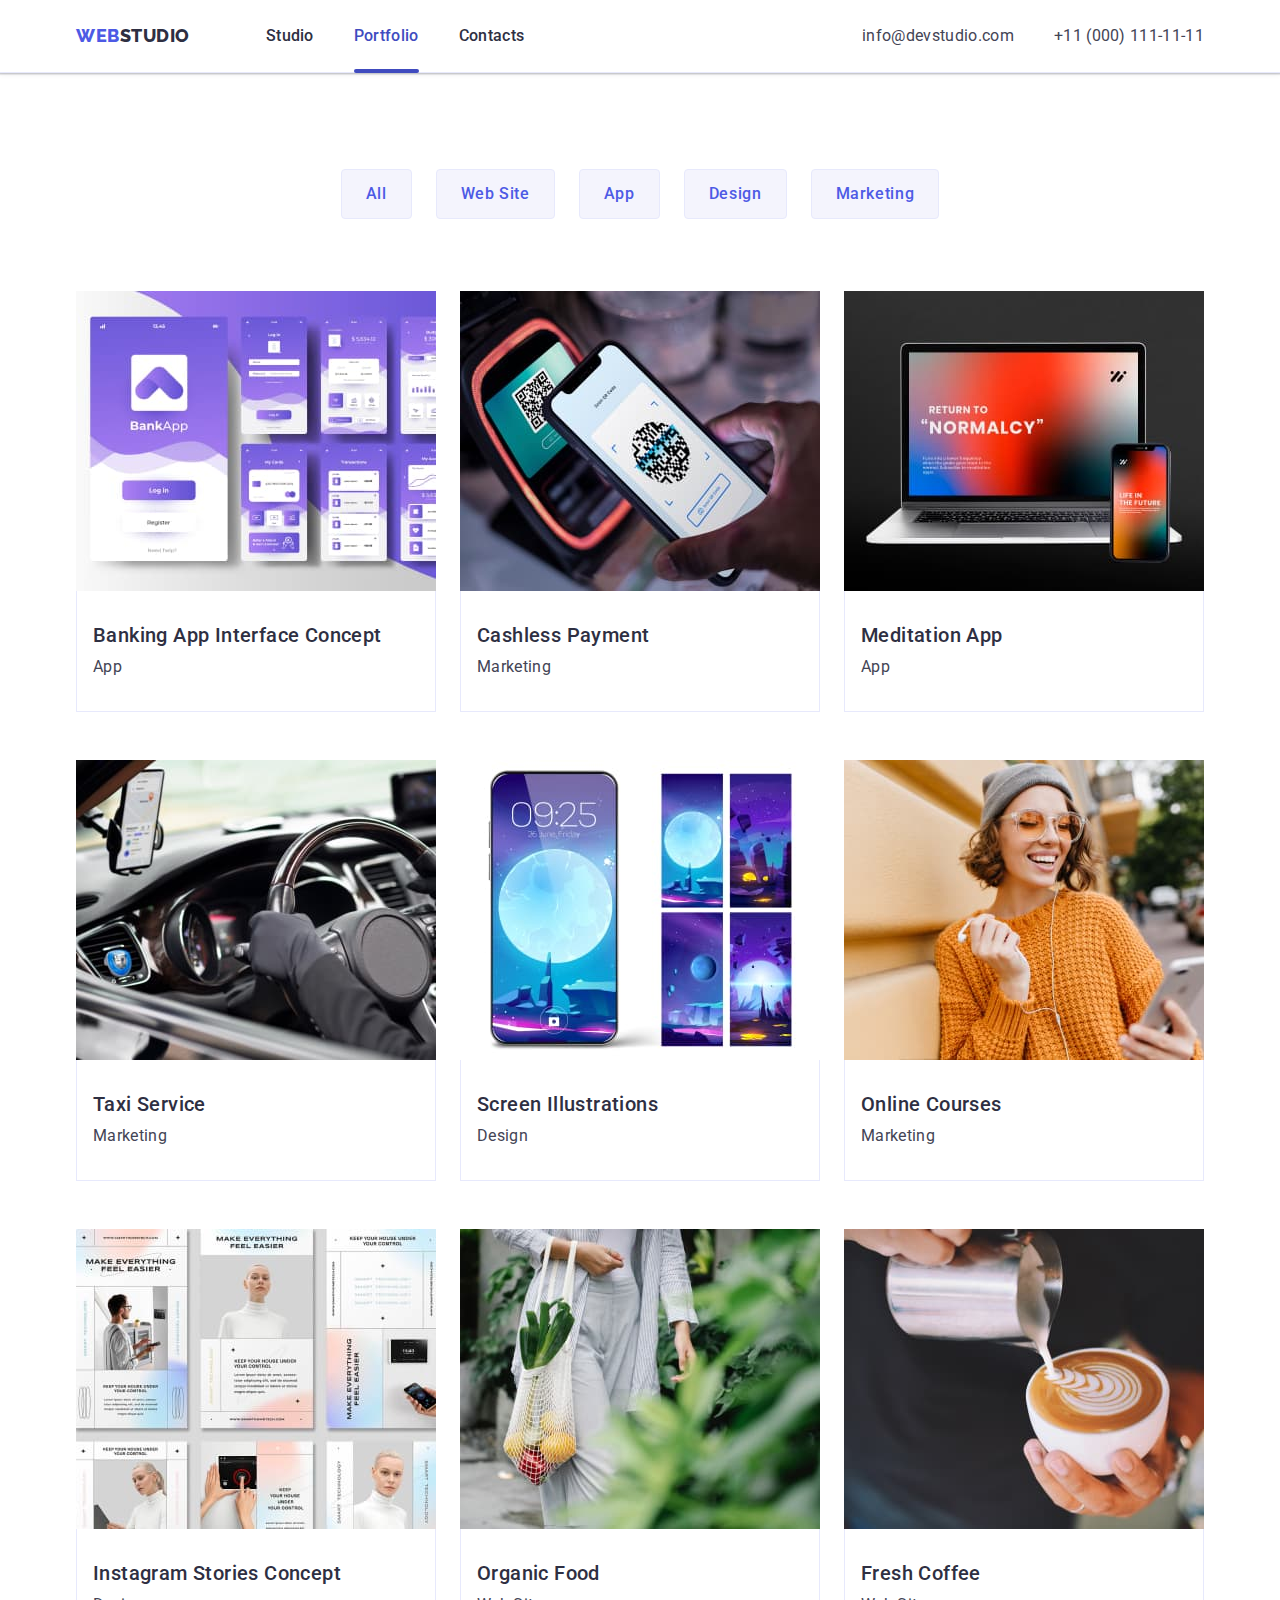
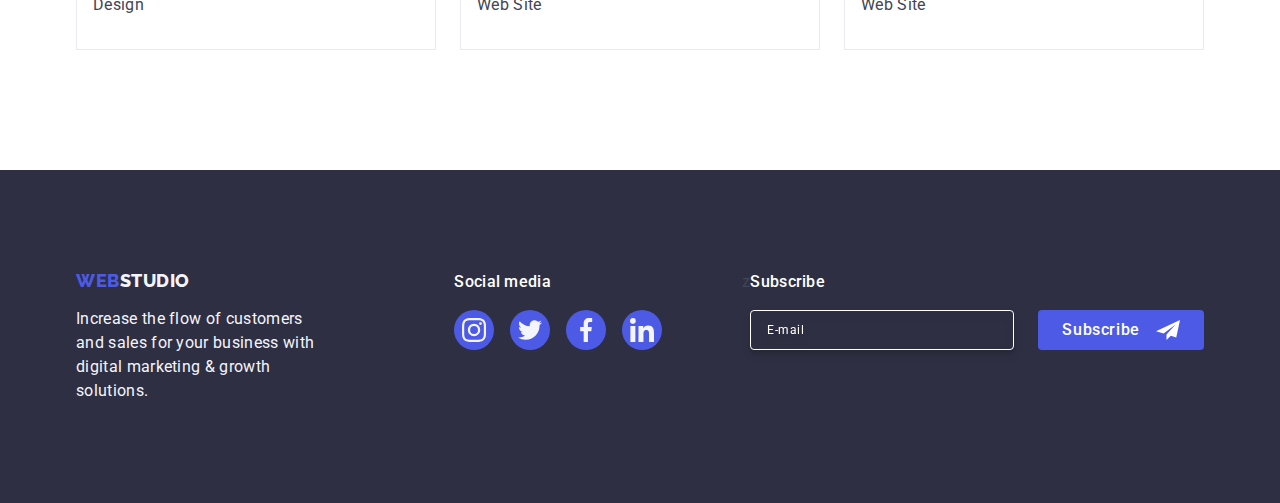
==== commit 961be425: "Update portfolio.html" ====
--- a/portfolio.html
+++ b/portfolio.html
@@ -332,7 +332,7 @@
               </a>
             </li>
           </ul>
-        </div>
+        </div>z
 
         <div class="footer-bottom">
           <p class="footer-bottom-text">Subscribe</p>
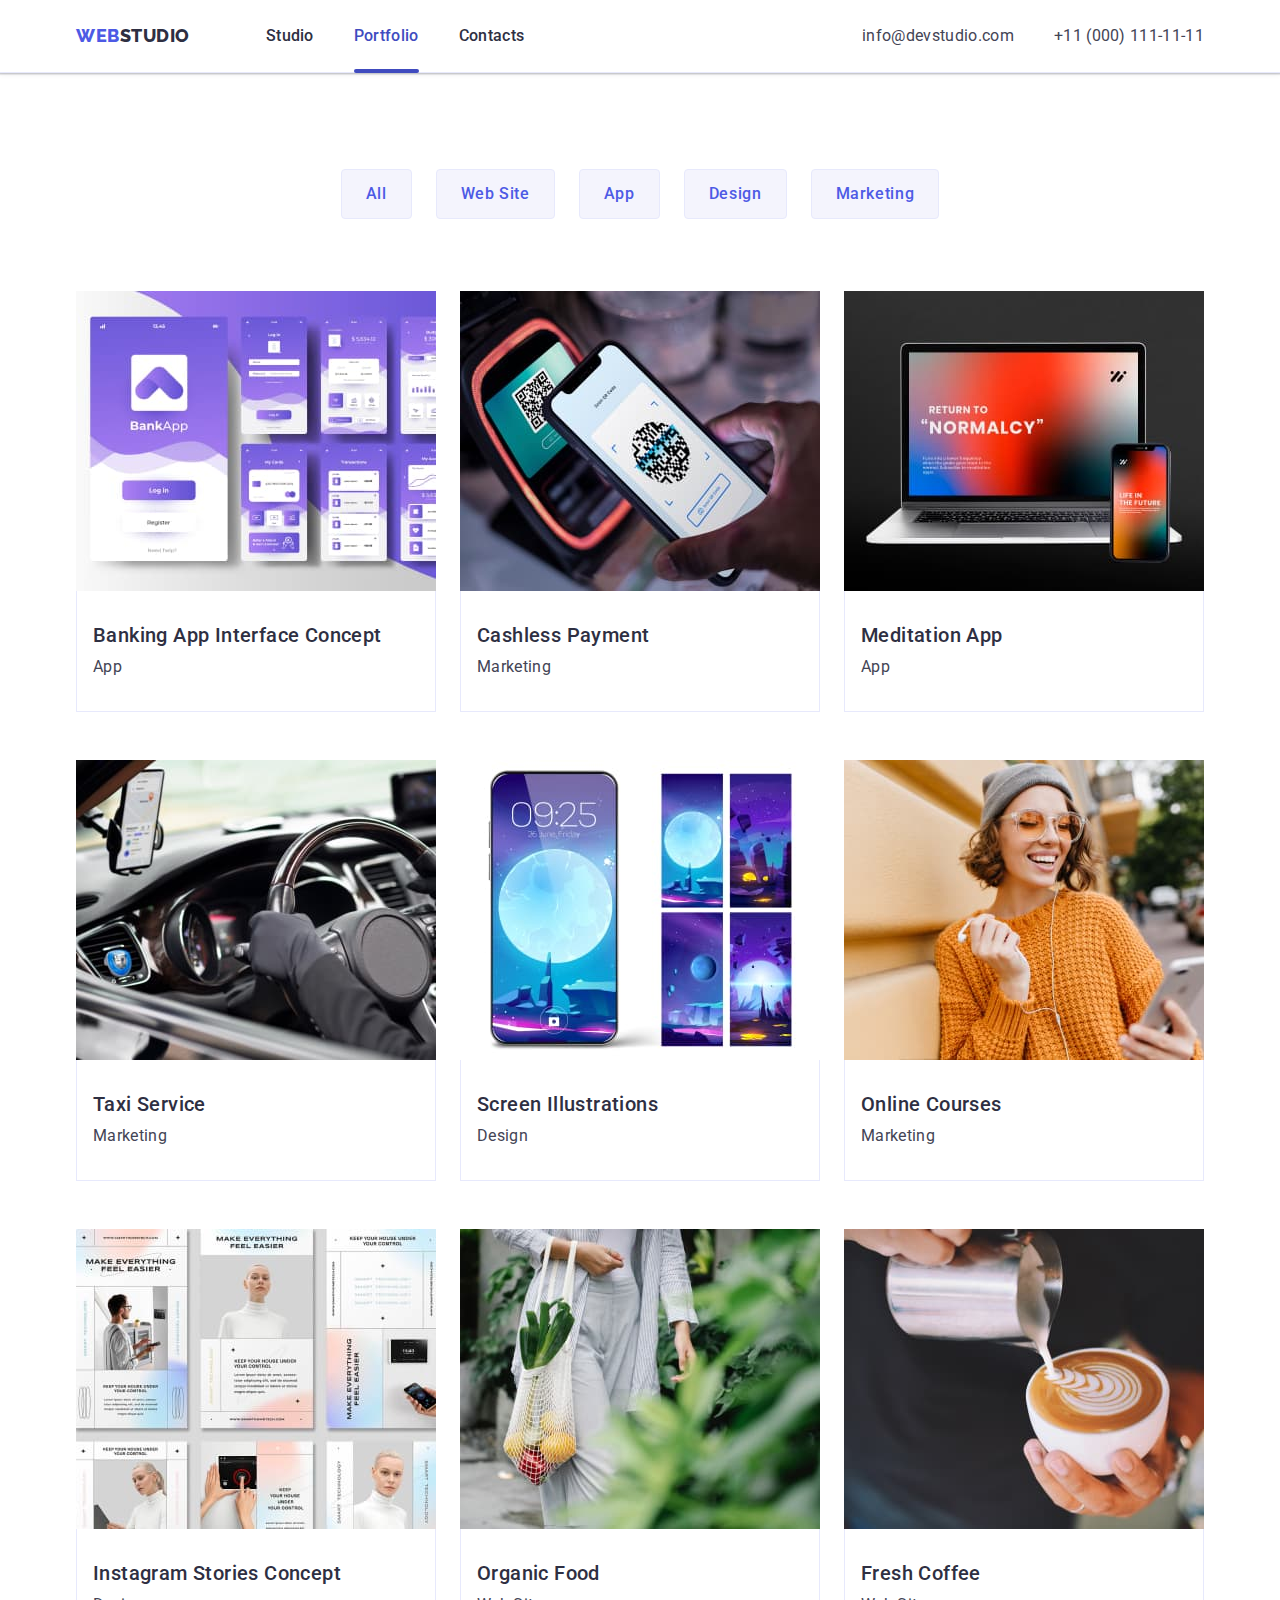
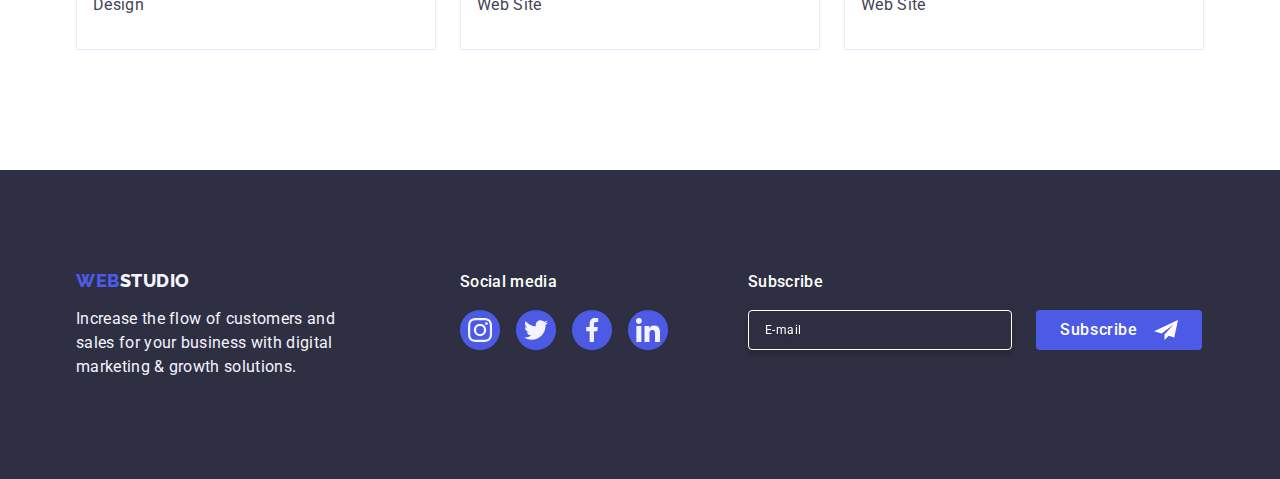
==== commit 5e0e5482: "1" ====
--- a/portfolio.html
+++ b/portfolio.html
@@ -332,7 +332,7 @@
               </a>
             </li>
           </ul>
-        </div>z
+        </div>
 
         <div class="footer-bottom">
           <p class="footer-bottom-text">Subscribe</p>
--- a/css/styles.css
+++ b/css/styles.css
@@ -728,7 +728,7 @@
 }
 .modal {
     /* display: flex; */
-    padding: 24px;
+    padding: 72px 24px 24px 24px;
     position: absolute;
     top: 50%;
     left: 50%;
